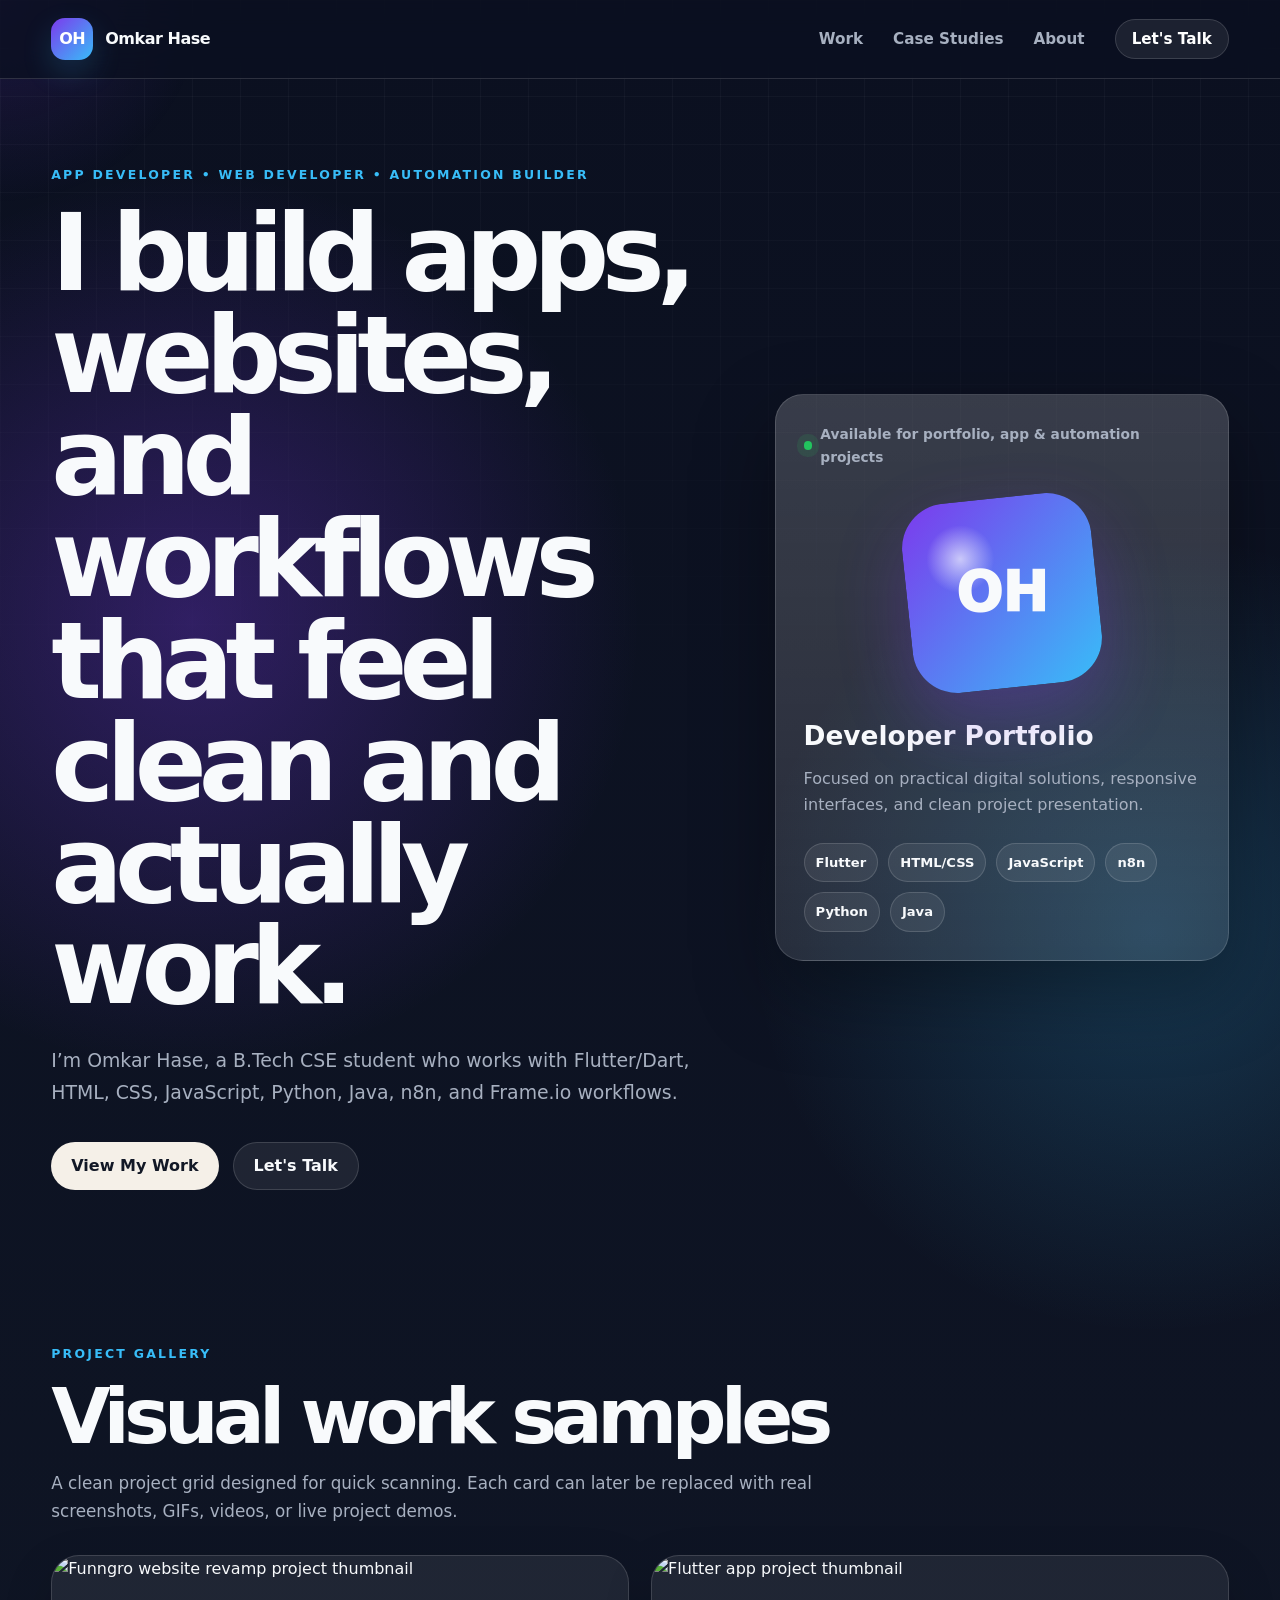
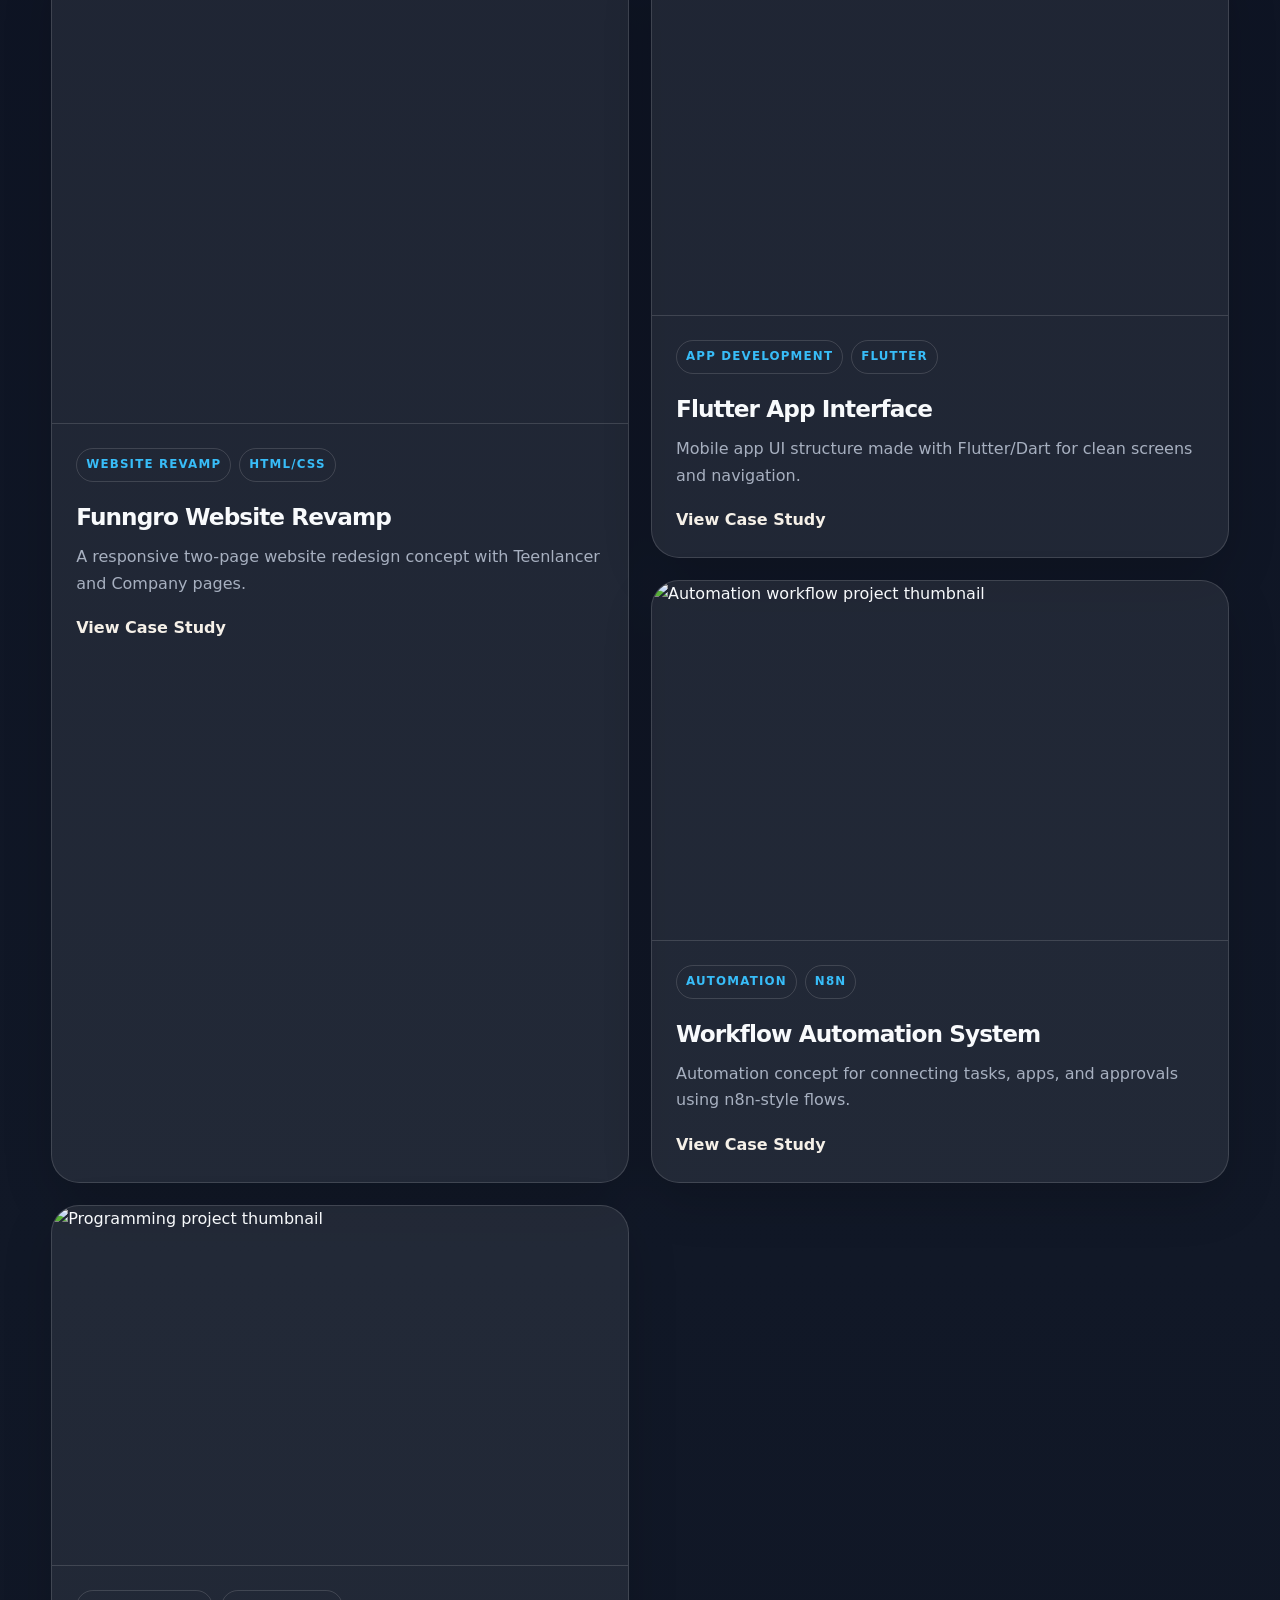
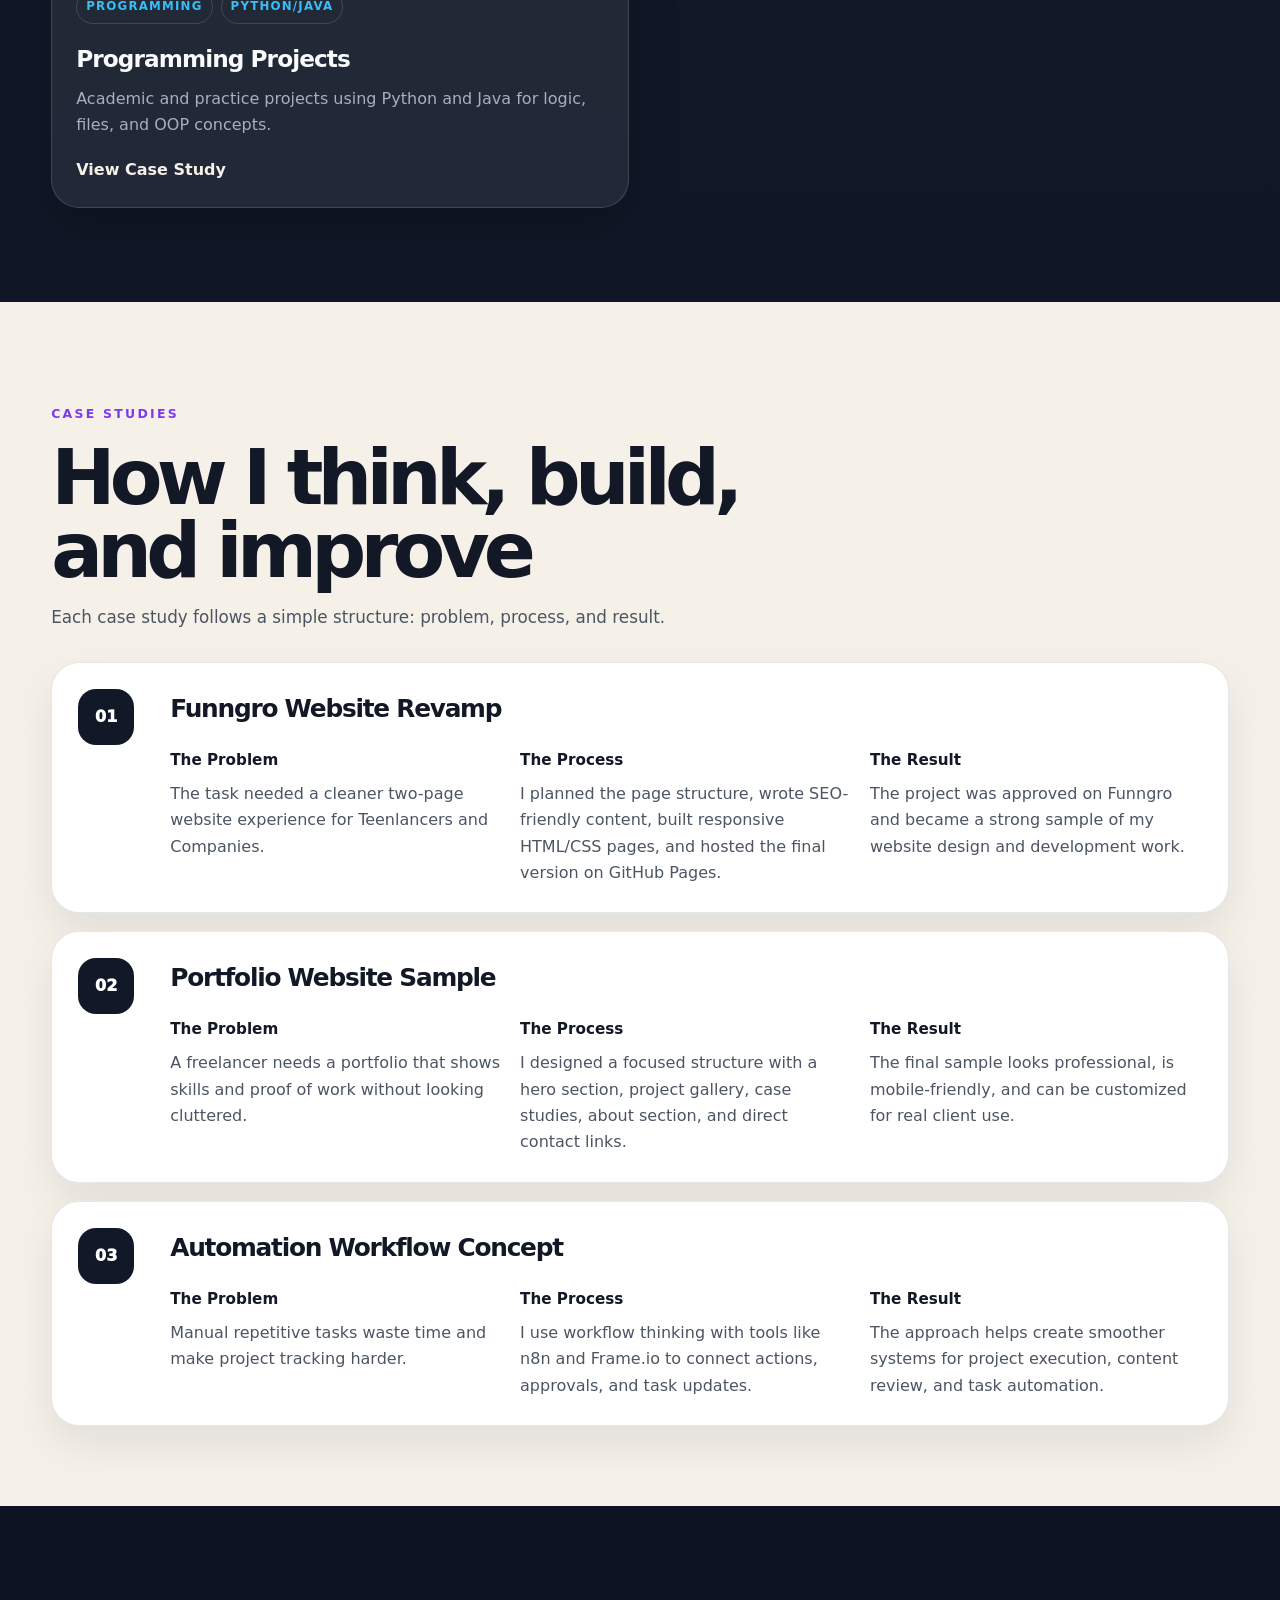
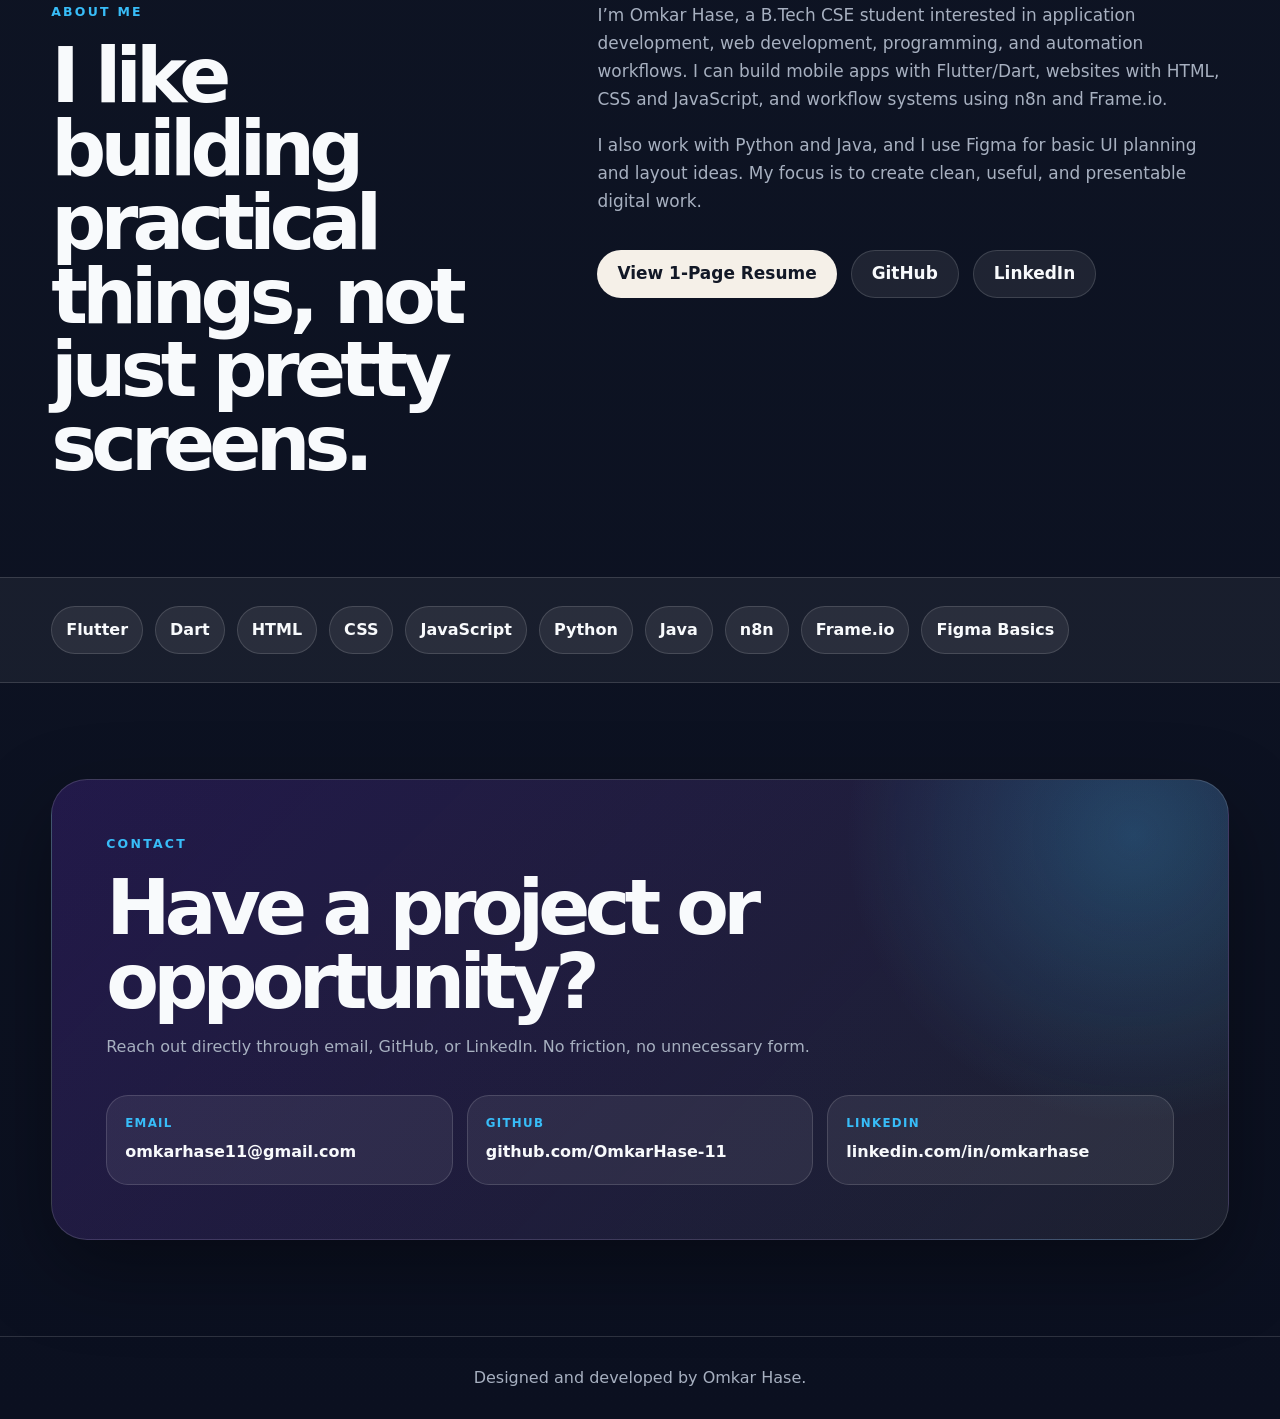
==== index.html @ 04cc6229 "Add files via upload" ====
<!DOCTYPE html>
<html lang="en">
<head>
  <meta charset="UTF-8" />
  <meta name="viewport" content="width=device-width, initial-scale=1.0" />
  <meta name="description" content="Professional portfolio of Omkar Hase, an app developer, web developer, programmer, and automation workflow builder." />
  <meta name="keywords" content="Omkar Hase, portfolio, Flutter developer, web developer, n8n automation, Python developer, Java developer" />
  <meta name="author" content="Omkar Hase" />
  <title>Omkar Hase | Developer Portfolio</title>
  <link rel="stylesheet" href="style.css" />
</head>
<body>
  <div class="cursor-glow"></div>

  <header class="site-header">
    <nav class="navbar">
      <a href="#home" class="brand" aria-label="Omkar Hase portfolio home">
        <span class="brand-mark">OH</span>
        <span>Omkar Hase</span>
      </a>

      <button class="nav-toggle" id="navToggle" aria-label="Open navigation">
        <span></span><span></span>
      </button>

      <ul class="nav-menu" id="navMenu">
        <li><a href="#work">Work</a></li>
        <li><a href="#case-studies">Case Studies</a></li>
        <li><a href="#about">About</a></li>
        <li><a href="#contact" class="nav-cta">Let's Talk</a></li>
      </ul>
    </nav>
  </header>

  <main>
    <!-- HERO -->
    <section class="hero section-wrap" id="home">
      <div class="hero-grid">
        <div class="hero-copy">
          <p class="eyebrow">App Developer • Web Developer • Automation Builder</p>
          <h1>I build apps, websites, and workflows that feel clean and actually work.</h1>
          <p class="hero-text">
            I’m Omkar Hase, a B.Tech CSE student who works with Flutter/Dart, HTML, CSS,
            JavaScript, Python, Java, n8n, and Frame.io workflows.
          </p>
          <div class="hero-actions">
            <a href="#work" class="btn btn-primary">View My Work</a>
            <a href="#contact" class="btn btn-secondary">Let's Talk</a>
          </div>
        </div>

        <aside class="hero-panel" aria-label="Quick profile card">
          <div class="availability">
            <span></span> Available for portfolio, app & automation projects
          </div>
          <div class="profile-orb">
            <span>OH</span>
          </div>
          <h2>Developer Portfolio</h2>
          <p>Focused on practical digital solutions, responsive interfaces, and clean project presentation.</p>
          <div class="quick-stack">
            <span>Flutter</span>
            <span>HTML/CSS</span>
            <span>JavaScript</span>
            <span>n8n</span>
            <span>Python</span>
            <span>Java</span>
          </div>
        </aside>
      </div>
    </section>

    <!-- PROJECT GALLERY -->
    <section class="section-wrap" id="work">
      <div class="section-heading">
        <p class="eyebrow">Project Gallery</p>
        <h2>Visual work samples</h2>
        <p>
          A clean project grid designed for quick scanning. Each card can later be replaced with real
          screenshots, GIFs, videos, or live project demos.
        </p>
      </div>

      <div class="project-grid">
        <article class="project-card featured">
          <img src="assets/funngro-revamp.svg" alt="Funngro website revamp project thumbnail" />
          <div class="project-content">
            <div class="project-meta">
              <span>Website Revamp</span>
              <span>HTML/CSS</span>
            </div>
            <h3>Funngro Website Revamp</h3>
            <p>A responsive two-page website redesign concept with Teenlancer and Company pages.</p>
            <a href="#case-studies">View Case Study</a>
          </div>
        </article>

        <article class="project-card">
          <img src="assets/flutter-app.svg" alt="Flutter app project thumbnail" />
          <div class="project-content">
            <div class="project-meta">
              <span>App Development</span>
              <span>Flutter</span>
            </div>
            <h3>Flutter App Interface</h3>
            <p>Mobile app UI structure made with Flutter/Dart for clean screens and navigation.</p>
            <a href="#case-studies">View Case Study</a>
          </div>
        </article>

        <article class="project-card">
          <img src="assets/automation-workflow.svg" alt="Automation workflow project thumbnail" />
          <div class="project-content">
            <div class="project-meta">
              <span>Automation</span>
              <span>n8n</span>
            </div>
            <h3>Workflow Automation System</h3>
            <p>Automation concept for connecting tasks, apps, and approvals using n8n-style flows.</p>
            <a href="#case-studies">View Case Study</a>
          </div>
        </article>

        <article class="project-card">
          <img src="assets/programming-project.svg" alt="Programming project thumbnail" />
          <div class="project-content">
            <div class="project-meta">
              <span>Programming</span>
              <span>Python/Java</span>
            </div>
            <h3>Programming Projects</h3>
            <p>Academic and practice projects using Python and Java for logic, files, and OOP concepts.</p>
            <a href="#case-studies">View Case Study</a>
          </div>
        </article>
      </div>
    </section>

    <!-- CASE STUDIES -->
    <section class="case-section" id="case-studies">
      <div class="section-wrap">
        <div class="section-heading">
          <p class="eyebrow">Case Studies</p>
          <h2>How I think, build, and improve</h2>
          <p>Each case study follows a simple structure: problem, process, and result.</p>
        </div>

        <div class="case-list">
          <article class="case-card">
            <div class="case-number">01</div>
            <div>
              <h3>Funngro Website Revamp</h3>
              <div class="case-columns">
                <div>
                  <h4>The Problem</h4>
                  <p>The task needed a cleaner two-page website experience for Teenlancers and Companies.</p>
                </div>
                <div>
                  <h4>The Process</h4>
                  <p>I planned the page structure, wrote SEO-friendly content, built responsive HTML/CSS pages, and hosted the final version on GitHub Pages.</p>
                </div>
                <div>
                  <h4>The Result</h4>
                  <p>The project was approved on Funngro and became a strong sample of my website design and development work.</p>
                </div>
              </div>
            </div>
          </article>

          <article class="case-card">
            <div class="case-number">02</div>
            <div>
              <h3>Portfolio Website Sample</h3>
              <div class="case-columns">
                <div>
                  <h4>The Problem</h4>
                  <p>A freelancer needs a portfolio that shows skills and proof of work without looking cluttered.</p>
                </div>
                <div>
                  <h4>The Process</h4>
                  <p>I designed a focused structure with a hero section, project gallery, case studies, about section, and direct contact links.</p>
                </div>
                <div>
                  <h4>The Result</h4>
                  <p>The final sample looks professional, is mobile-friendly, and can be customized for real client use.</p>
                </div>
              </div>
            </div>
          </article>

          <article class="case-card">
            <div class="case-number">03</div>
            <div>
              <h3>Automation Workflow Concept</h3>
              <div class="case-columns">
                <div>
                  <h4>The Problem</h4>
                  <p>Manual repetitive tasks waste time and make project tracking harder.</p>
                </div>
                <div>
                  <h4>The Process</h4>
                  <p>I use workflow thinking with tools like n8n and Frame.io to connect actions, approvals, and task updates.</p>
                </div>
                <div>
                  <h4>The Result</h4>
                  <p>The approach helps create smoother systems for project execution, content review, and task automation.</p>
                </div>
              </div>
            </div>
          </article>
        </div>
      </div>
    </section>

    <!-- ABOUT -->
    <section class="section-wrap about-section" id="about">
      <div class="about-grid">
        <div>
          <p class="eyebrow">About Me</p>
          <h2>I like building practical things, not just pretty screens.</h2>
        </div>
        <div class="about-copy">
          <p>
            I’m Omkar Hase, a B.Tech CSE student interested in application development,
            web development, programming, and automation workflows. I can build mobile apps with
            Flutter/Dart, websites with HTML, CSS and JavaScript, and workflow systems using n8n
            and Frame.io.
          </p>
          <p>
            I also work with Python and Java, and I use Figma for basic UI planning and layout ideas.
            My focus is to create clean, useful, and presentable digital work.
          </p>
          <div class="about-actions">
            <a href="resume.html" class="btn btn-primary">View 1-Page Resume</a>
            <a href="https://github.com/OmkarHase-11" target="_blank" rel="noreferrer" class="btn btn-secondary">GitHub</a>
            <a href="https://www.linkedin.com/in/omkarhase/" target="_blank" rel="noreferrer" class="btn btn-secondary">LinkedIn</a>
          </div>
        </div>
      </div>
    </section>

    <!-- SKILLS STRIP -->
    <section class="skills-strip" aria-label="Skills list">
      <div class="skills-track">
        <span>Flutter</span>
        <span>Dart</span>
        <span>HTML</span>
        <span>CSS</span>
        <span>JavaScript</span>
        <span>Python</span>
        <span>Java</span>
        <span>n8n</span>
        <span>Frame.io</span>
        <span>Figma Basics</span>
      </div>
    </section>

    <!-- CONTACT -->
    <section class="section-wrap contact-section" id="contact">
      <div class="contact-card">
        <p class="eyebrow">Contact</p>
        <h2>Have a project or opportunity?</h2>
        <p>
          Reach out directly through email, GitHub, or LinkedIn. No friction, no unnecessary form.
        </p>

        <div class="contact-links">
          <a href="mailto:omkarhase11@gmail.com">
            <span>Email</span>
            omkarhase11@gmail.com
          </a>
          <a href="https://github.com/OmkarHase-11" target="_blank" rel="noreferrer">
            <span>GitHub</span>
            github.com/OmkarHase-11
          </a>
          <a href="https://www.linkedin.com/in/omkarhase/" target="_blank" rel="noreferrer">
            <span>LinkedIn</span>
            linkedin.com/in/omkarhase
          </a>
        </div>
      </div>
    </section>
  </main>

  <footer class="footer">
    <p>Designed and developed by Omkar Hase.</p>
  </footer>

  <script src="script.js"></script>
</body>
</html>
---- style.css ----
/* Professional Portfolio Theme: midnight, soft ivory, electric blue */
:root {
  --bg: #0b1020;
  --bg-2: #111827;
  --surface: rgba(255, 255, 255, 0.075);
  --surface-strong: rgba(255, 255, 255, 0.12);
  --text: #f8fafc;
  --muted: #a7b0c0;
  --line: rgba(255, 255, 255, 0.14);
  --accent: #7c3aed;
  --accent-2: #38bdf8;
  --warm: #f5f0e8;
  --dark-text: #121826;
  --radius: 28px;
  --shadow: 0 30px 80px rgba(0, 0, 0, 0.35);
}

* {
  box-sizing: border-box;
  margin: 0;
  padding: 0;
}

html {
  scroll-behavior: smooth;
}

body {
  min-height: 100vh;
  background:
    radial-gradient(circle at 15% 10%, rgba(124, 58, 237, 0.32), transparent 28rem),
    radial-gradient(circle at 90% 15%, rgba(56, 189, 248, 0.22), transparent 25rem),
    linear-gradient(180deg, #0b1020 0%, #111827 46%, #0b1020 100%);
  color: var(--text);
  font-family: Inter, ui-sans-serif, system-ui, -apple-system, BlinkMacSystemFont, "Segoe UI", Arial, sans-serif;
  line-height: 1.65;
  overflow-x: hidden;
}

body::before {
  content: "";
  position: fixed;
  inset: 0;
  pointer-events: none;
  background-image:
    linear-gradient(rgba(255,255,255,0.035) 1px, transparent 1px),
    linear-gradient(90deg, rgba(255,255,255,0.035) 1px, transparent 1px);
  background-size: 48px 48px;
  mask-image: linear-gradient(to bottom, black, transparent 85%);
}

a {
  color: inherit;
  text-decoration: none;
}

img {
  width: 100%;
  display: block;
}

.cursor-glow {
  position: fixed;
  width: 480px;
  height: 480px;
  border-radius: 50%;
  background: radial-gradient(circle, rgba(124, 58, 237, 0.16), transparent 60%);
  transform: translate(-50%, -50%);
  pointer-events: none;
  z-index: 0;
}

.site-header {
  position: sticky;
  top: 0;
  z-index: 99;
  border-bottom: 1px solid var(--line);
  background: rgba(11, 16, 32, 0.78);
  backdrop-filter: blur(20px);
}

.navbar {
  width: min(1180px, 92%);
  height: 78px;
  margin: auto;
  display: flex;
  align-items: center;
  justify-content: space-between;
}

.brand {
  display: inline-flex;
  gap: 12px;
  align-items: center;
  font-weight: 800;
  letter-spacing: -0.03em;
}

.brand-mark {
  width: 42px;
  height: 42px;
  border-radius: 14px;
  display: grid;
  place-items: center;
  background: linear-gradient(135deg, var(--accent), var(--accent-2));
  color: white;
  font-weight: 900;
  box-shadow: 0 12px 30px rgba(56, 189, 248, 0.18);
}

.nav-menu {
  list-style: none;
  display: flex;
  align-items: center;
  gap: 30px;
}

.nav-menu a {
  color: var(--muted);
  font-weight: 700;
  font-size: 0.95rem;
}

.nav-menu a:hover {
  color: var(--text);
}

.nav-cta {
  color: white !important;
  padding: 10px 16px;
  border: 1px solid var(--line);
  border-radius: 999px;
  background: var(--surface);
}

.nav-toggle {
  display: none;
  width: 46px;
  height: 46px;
  border: 1px solid var(--line);
  border-radius: 14px;
  background: var(--surface);
}

.nav-toggle span {
  display: block;
  width: 20px;
  height: 2px;
  margin: 5px auto;
  background: white;
  border-radius: 999px;
}

.section-wrap {
  position: relative;
  z-index: 1;
  width: min(1180px, 92%);
  margin: auto;
}

.hero {
  padding: 86px 0 70px;
}

.hero-grid {
  display: grid;
  grid-template-columns: 1.08fr 0.72fr;
  gap: 42px;
  align-items: center;
}

.eyebrow {
  color: var(--accent-2);
  text-transform: uppercase;
  font-size: 0.78rem;
  letter-spacing: 0.18em;
  font-weight: 900;
  margin-bottom: 16px;
}

.hero h1,
.section-heading h2,
.about-grid h2,
.contact-card h2 {
  letter-spacing: -0.075em;
  line-height: 0.96;
}

.hero h1 {
  font-size: clamp(3.15rem, 8.3vw, 6.9rem);
  max-width: 860px;
}

.hero-text {
  max-width: 720px;
  margin-top: 28px;
  color: var(--muted);
  font-size: clamp(1rem, 2vw, 1.18rem);
}

.hero-actions,
.about-actions {
  display: flex;
  flex-wrap: wrap;
  gap: 14px;
  margin-top: 34px;
}

.btn {
  display: inline-flex;
  align-items: center;
  justify-content: center;
  min-height: 48px;
  padding: 0 20px;
  border-radius: 999px;
  font-weight: 900;
  transition: 0.2s ease;
}

.btn:hover {
  transform: translateY(-2px);
}

.btn-primary {
  background: var(--warm);
  color: var(--dark-text);
}

.btn-secondary {
  border: 1px solid var(--line);
  background: var(--surface);
  color: var(--text);
}

.hero-panel {
  border: 1px solid var(--line);
  background:
    linear-gradient(180deg, rgba(255,255,255,0.14), rgba(255,255,255,0.06)),
    rgba(255,255,255,0.05);
  border-radius: var(--radius);
  padding: 28px;
  box-shadow: var(--shadow);
}

.availability {
  display: inline-flex;
  align-items: center;
  gap: 8px;
  color: var(--muted);
  font-size: 0.86rem;
  font-weight: 800;
  margin-bottom: 30px;
}

.availability span {
  width: 9px;
  height: 9px;
  border-radius: 50%;
  background: #22c55e;
  box-shadow: 0 0 0 7px rgba(34,197,94,0.12);
}

.profile-orb {
  width: 190px;
  height: 190px;
  margin: 0 auto 26px;
  border-radius: 45px;
  display: grid;
  place-items: center;
  background:
    radial-gradient(circle at 30% 30%, rgba(255,255,255,0.65), transparent 18%),
    linear-gradient(135deg, var(--accent), var(--accent-2));
  transform: rotate(-6deg);
  box-shadow: 0 30px 70px rgba(124, 58, 237, 0.30);
}

.profile-orb span {
  transform: rotate(6deg);
  font-size: 3.4rem;
  font-weight: 950;
}

.hero-panel h2 {
  font-size: 1.65rem;
  margin-bottom: 8px;
}

.hero-panel p {
  color: var(--muted);
}

.quick-stack {
  margin-top: 24px;
  display: flex;
  flex-wrap: wrap;
  gap: 10px;
}

.quick-stack span {
  padding: 8px 11px;
  border-radius: 999px;
  background: var(--surface);
  border: 1px solid var(--line);
  color: var(--text);
  font-weight: 800;
  font-size: 0.82rem;
}

.section-heading {
  margin: 84px 0 30px;
  max-width: 810px;
}

.section-heading h2 {
  font-size: clamp(2.4rem, 6vw, 4.8rem);
}

.section-heading > p:not(.eyebrow) {
  color: var(--muted);
  margin-top: 16px;
  font-size: 1.05rem;
}

.project-grid {
  display: grid;
  grid-template-columns: repeat(2, 1fr);
  gap: 22px;
}

.project-card {
  overflow: hidden;
  border: 1px solid var(--line);
  background: var(--surface);
  border-radius: var(--radius);
  box-shadow: 0 18px 50px rgba(0,0,0,0.16);
}

.project-card.featured {
  grid-row: span 2;
}

.project-card img {
  aspect-ratio: 16 / 10;
  object-fit: cover;
  border-bottom: 1px solid var(--line);
}

.project-card.featured img {
  aspect-ratio: 16 / 13;
}

.project-content {
  padding: 24px;
}

.project-meta {
  display: flex;
  flex-wrap: wrap;
  gap: 8px;
  margin-bottom: 16px;
}

.project-meta span {
  font-size: 0.74rem;
  text-transform: uppercase;
  letter-spacing: 0.1em;
  font-weight: 900;
  color: var(--accent-2);
  border: 1px solid var(--line);
  border-radius: 999px;
  padding: 6px 9px;
}

.project-content h3 {
  font-size: 1.45rem;
  margin-bottom: 8px;
  letter-spacing: -0.04em;
}

.project-content p {
  color: var(--muted);
}

.project-content a {
  display: inline-flex;
  margin-top: 18px;
  color: var(--warm);
  font-weight: 900;
}

.case-section {
  position: relative;
  z-index: 1;
  margin-top: 94px;
  padding: 18px 0 80px;
  background: var(--warm);
  color: var(--dark-text);
}

.case-section .eyebrow {
  color: var(--accent);
}

.case-section .section-heading > p:not(.eyebrow),
.case-card p {
  color: #4b5563;
}

.case-list {
  display: grid;
  gap: 18px;
}

.case-card {
  display: grid;
  grid-template-columns: 74px 1fr;
  gap: 18px;
  padding: 26px;
  border-radius: var(--radius);
  background: white;
  border: 1px solid rgba(17,24,39,0.10);
  box-shadow: 0 18px 40px rgba(17,24,39,0.08);
}

.case-number {
  width: 56px;
  height: 56px;
  border-radius: 18px;
  background: #111827;
  color: white;
  display: grid;
  place-items: center;
  font-weight: 950;
}

.case-card h3 {
  font-size: 1.55rem;
  letter-spacing: -0.05em;
  margin-bottom: 18px;
}

.case-columns {
  display: grid;
  grid-template-columns: repeat(3, 1fr);
  gap: 18px;
}

.case-columns h4 {
  margin-bottom: 8px;
  font-size: 0.95rem;
}

.about-section {
  padding: 96px 0;
}

.about-grid {
  display: grid;
  grid-template-columns: 0.86fr 1.14fr;
  gap: 70px;
  align-items: start;
}

.about-grid h2 {
  font-size: clamp(2.5rem, 6vw, 4.8rem);
}

.about-copy {
  color: var(--muted);
  font-size: 1.06rem;
}

.about-copy p + p {
  margin-top: 18px;
}

.skills-strip {
  position: relative;
  z-index: 1;
  overflow: hidden;
  border-block: 1px solid var(--line);
  background: rgba(255, 255, 255, 0.05);
}

.skills-track {
  width: min(1180px, 92%);
  margin: auto;
  display: flex;
  flex-wrap: wrap;
  gap: 12px;
  padding: 28px 0;
}

.skills-track span {
  border: 1px solid var(--line);
  border-radius: 999px;
  padding: 10px 14px;
  font-weight: 900;
  color: var(--text);
  background: var(--surface);
}

.contact-section {
  padding: 96px 0;
}

.contact-card {
  border-radius: 36px;
  padding: clamp(28px, 5vw, 54px);
  background:
    radial-gradient(circle at 92% 12%, rgba(56, 189, 248, 0.24), transparent 18rem),
    linear-gradient(135deg, rgba(124, 58, 237, 0.20), rgba(255,255,255,0.07));
  border: 1px solid var(--line);
  box-shadow: var(--shadow);
}

.contact-card h2 {
  font-size: clamp(2.4rem, 6vw, 5rem);
}

.contact-card p:not(.eyebrow) {
  color: var(--muted);
  max-width: 720px;
  margin-top: 16px;
}

.contact-links {
  margin-top: 34px;
  display: grid;
  grid-template-columns: repeat(3, 1fr);
  gap: 14px;
}

.contact-links a {
  border: 1px solid var(--line);
  background: rgba(255, 255, 255, 0.07);
  border-radius: 22px;
  padding: 18px;
  color: var(--text);
  font-weight: 800;
  overflow-wrap: anywhere;
}

.contact-links span {
  display: block;
  color: var(--accent-2);
  text-transform: uppercase;
  letter-spacing: 0.11em;
  font-size: 0.74rem;
  margin-bottom: 6px;
}

.footer {
  position: relative;
  z-index: 1;
  color: var(--muted);
  text-align: center;
  border-top: 1px solid var(--line);
  padding: 28px 20px;
}

/* Resume page */
.resume-page {
  background: var(--warm);
  color: var(--dark-text);
}

.resume-sheet {
  width: min(900px, 92%);
  margin: 48px auto;
  background: white;
  border: 1px solid rgba(17,24,39,0.12);
  border-radius: 28px;
  padding: clamp(28px, 5vw, 52px);
  box-shadow: 0 24px 70px rgba(17,24,39,0.14);
}

.resume-head {
  display: flex;
  justify-content: space-between;
  gap: 28px;
  border-bottom: 1px solid rgba(17,24,39,0.12);
  padding-bottom: 24px;
  margin-bottom: 24px;
}

.resume-head h1 {
  font-size: clamp(2.2rem, 6vw, 4rem);
  letter-spacing: -0.08em;
  line-height: 0.95;
}

.resume-head p {
  color: #4b5563;
  margin-top: 12px;
}

.resume-contact {
  text-align: right;
  color: #4b5563;
  font-weight: 700;
}

.resume-block {
  margin-top: 26px;
}

.resume-block h2 {
  font-size: 1rem;
  text-transform: uppercase;
  letter-spacing: 0.14em;
  color: var(--accent);
  margin-bottom: 10px;
}

.resume-block p,
.resume-block li {
  color: #374151;
}

.resume-list {
  padding-left: 18px;
}

.back-home {
  display: inline-flex;
  margin: 20px 0 0;
  color: var(--accent);
  font-weight: 900;
}

@media (max-width: 920px) {
  .nav-toggle {
    display: block;
  }

  .nav-menu {
    position: absolute;
    top: 78px;
    left: 4%;
    right: 4%;
    display: none;
    flex-direction: column;
    align-items: flex-start;
    padding: 18px;
    border: 1px solid var(--line);
    border-radius: 22px;
    background: rgba(11, 16, 32, 0.96);
    box-shadow: var(--shadow);
  }

  .nav-menu.show {
    display: flex;
  }

  .hero-grid,
  .about-grid,
  .project-grid,
  .case-columns,
  .contact-links {
    grid-template-columns: 1fr;
  }

  .hero {
    padding-top: 54px;
  }

  .case-card {
    grid-template-columns: 1fr;
  }

  .resume-head {
    flex-direction: column;
  }

  .resume-contact {
    text-align: left;
  }
}

@media (max-width: 560px) {
  .hero h1 {
    font-size: 3rem;
  }

  .profile-orb {
    width: 145px;
    height: 145px;
    border-radius: 34px;
  }

  .hero-panel,
  .project-content,
  .case-card {
    padding: 20px;
  }
}
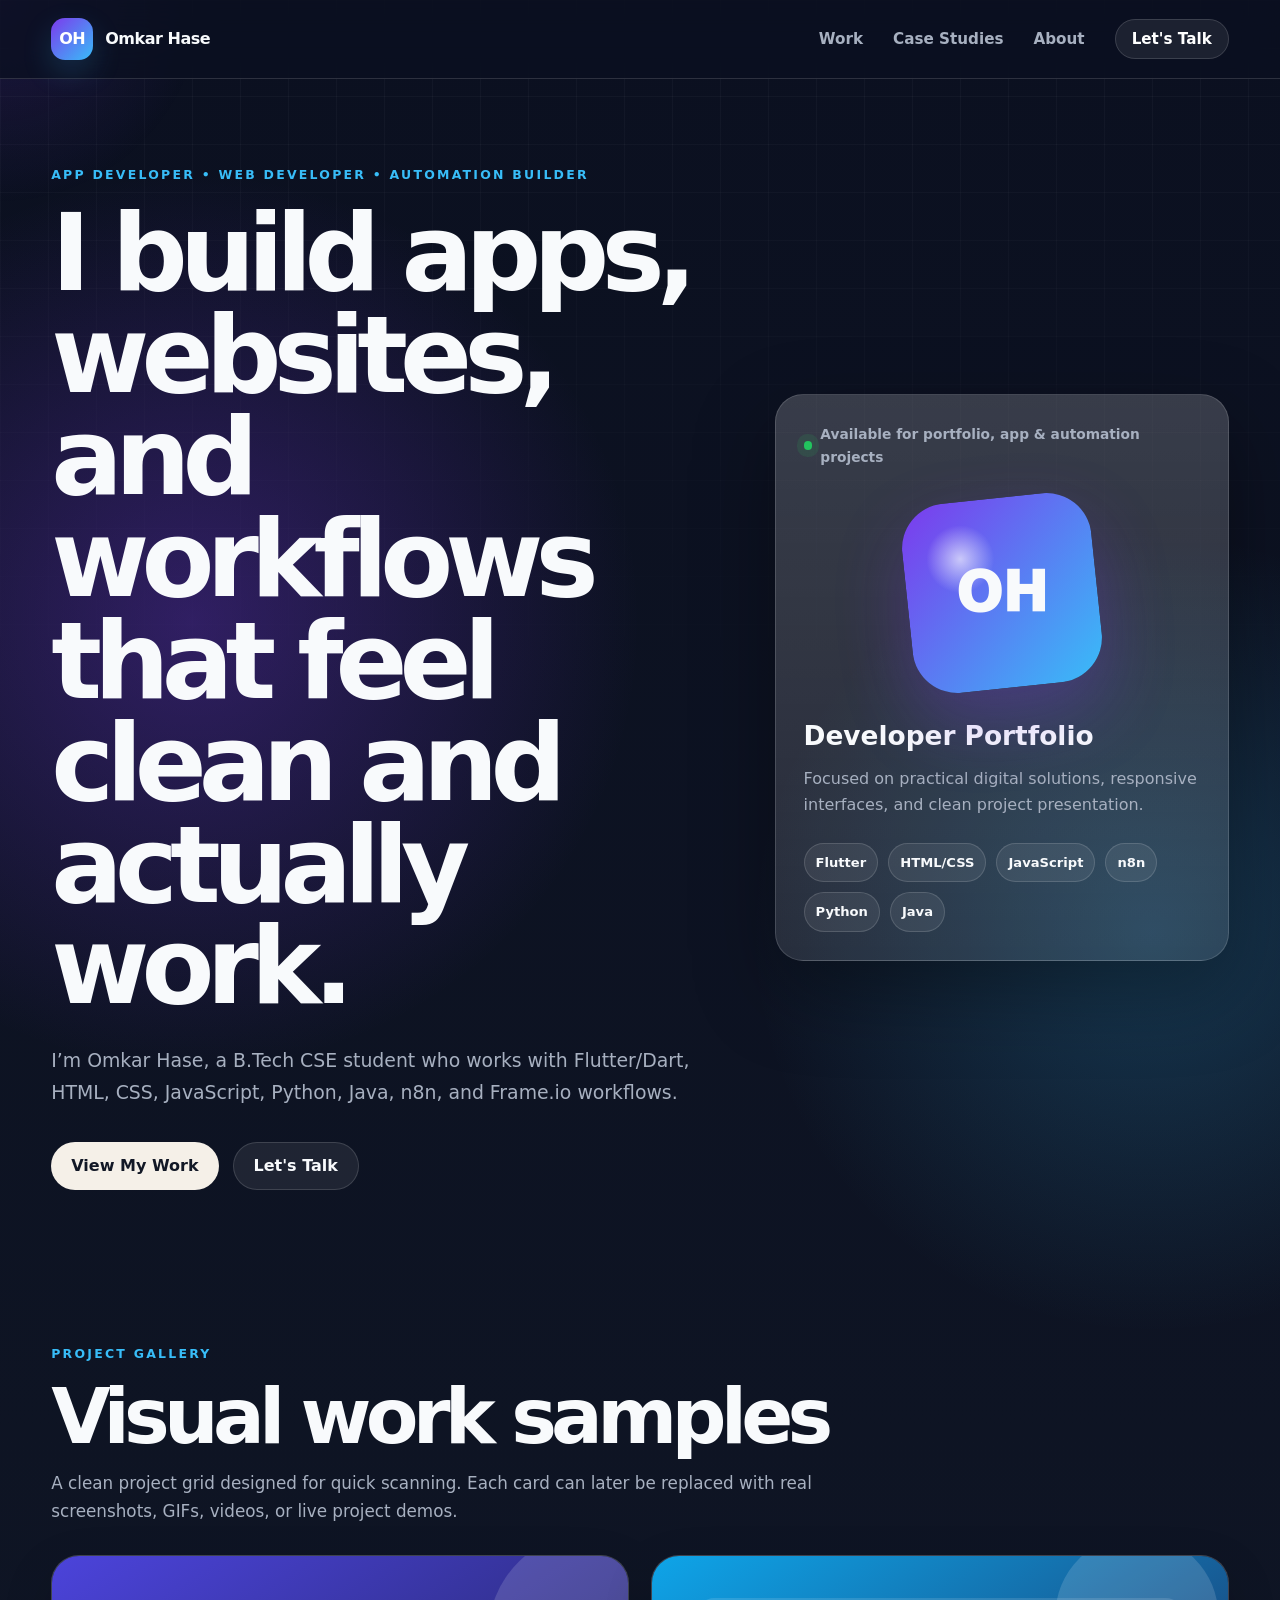
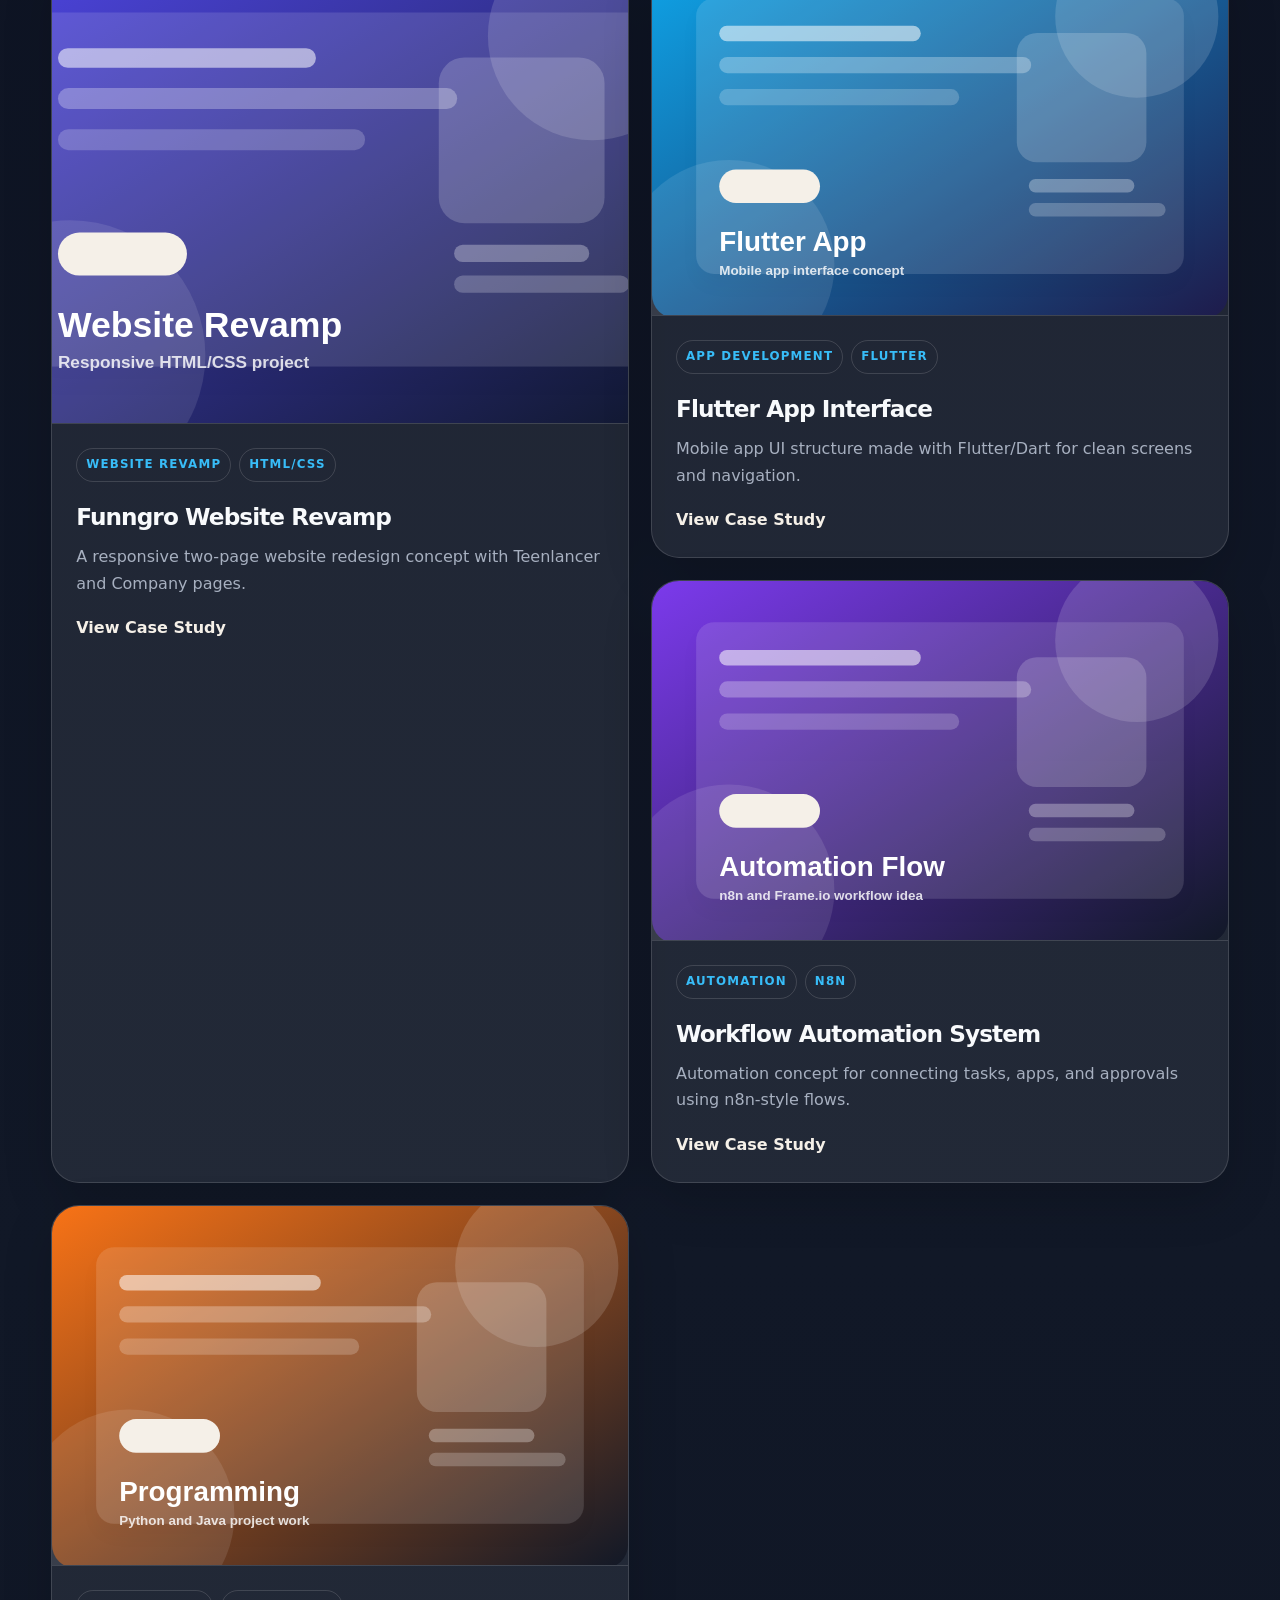
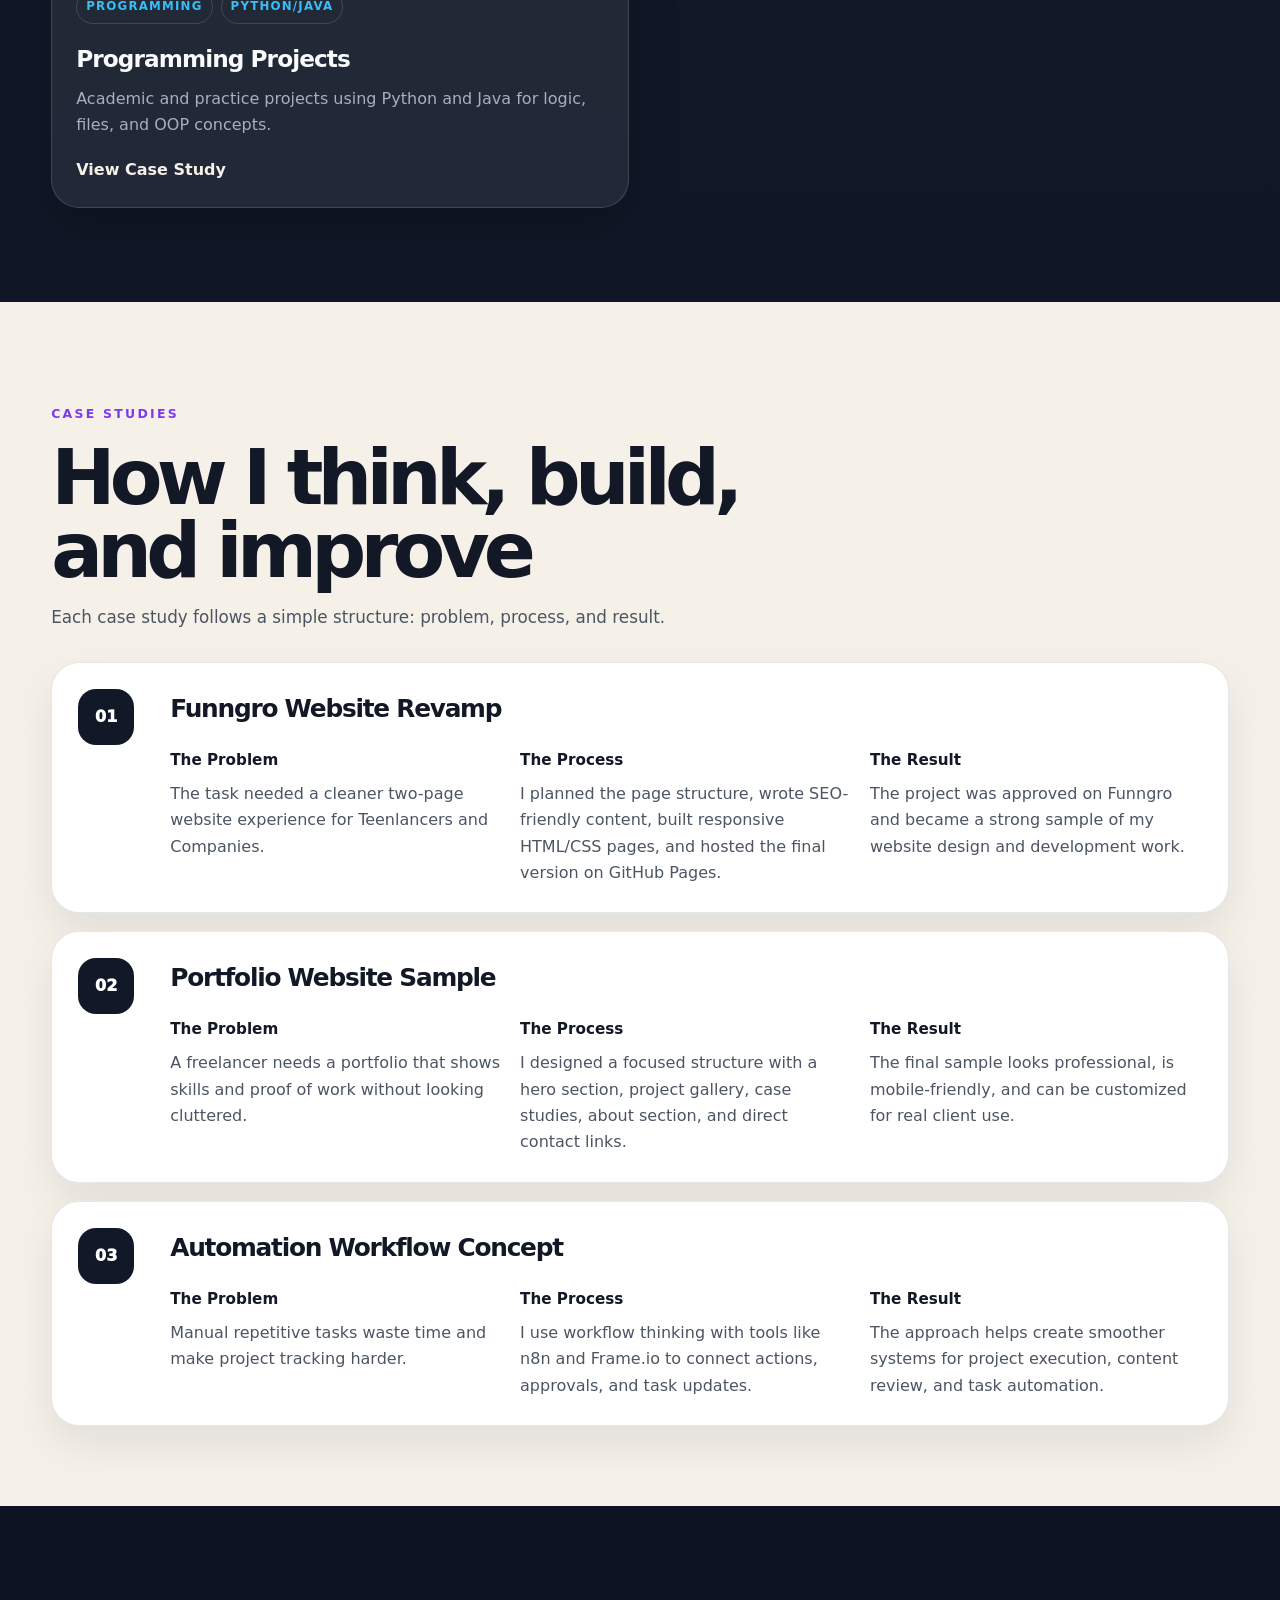
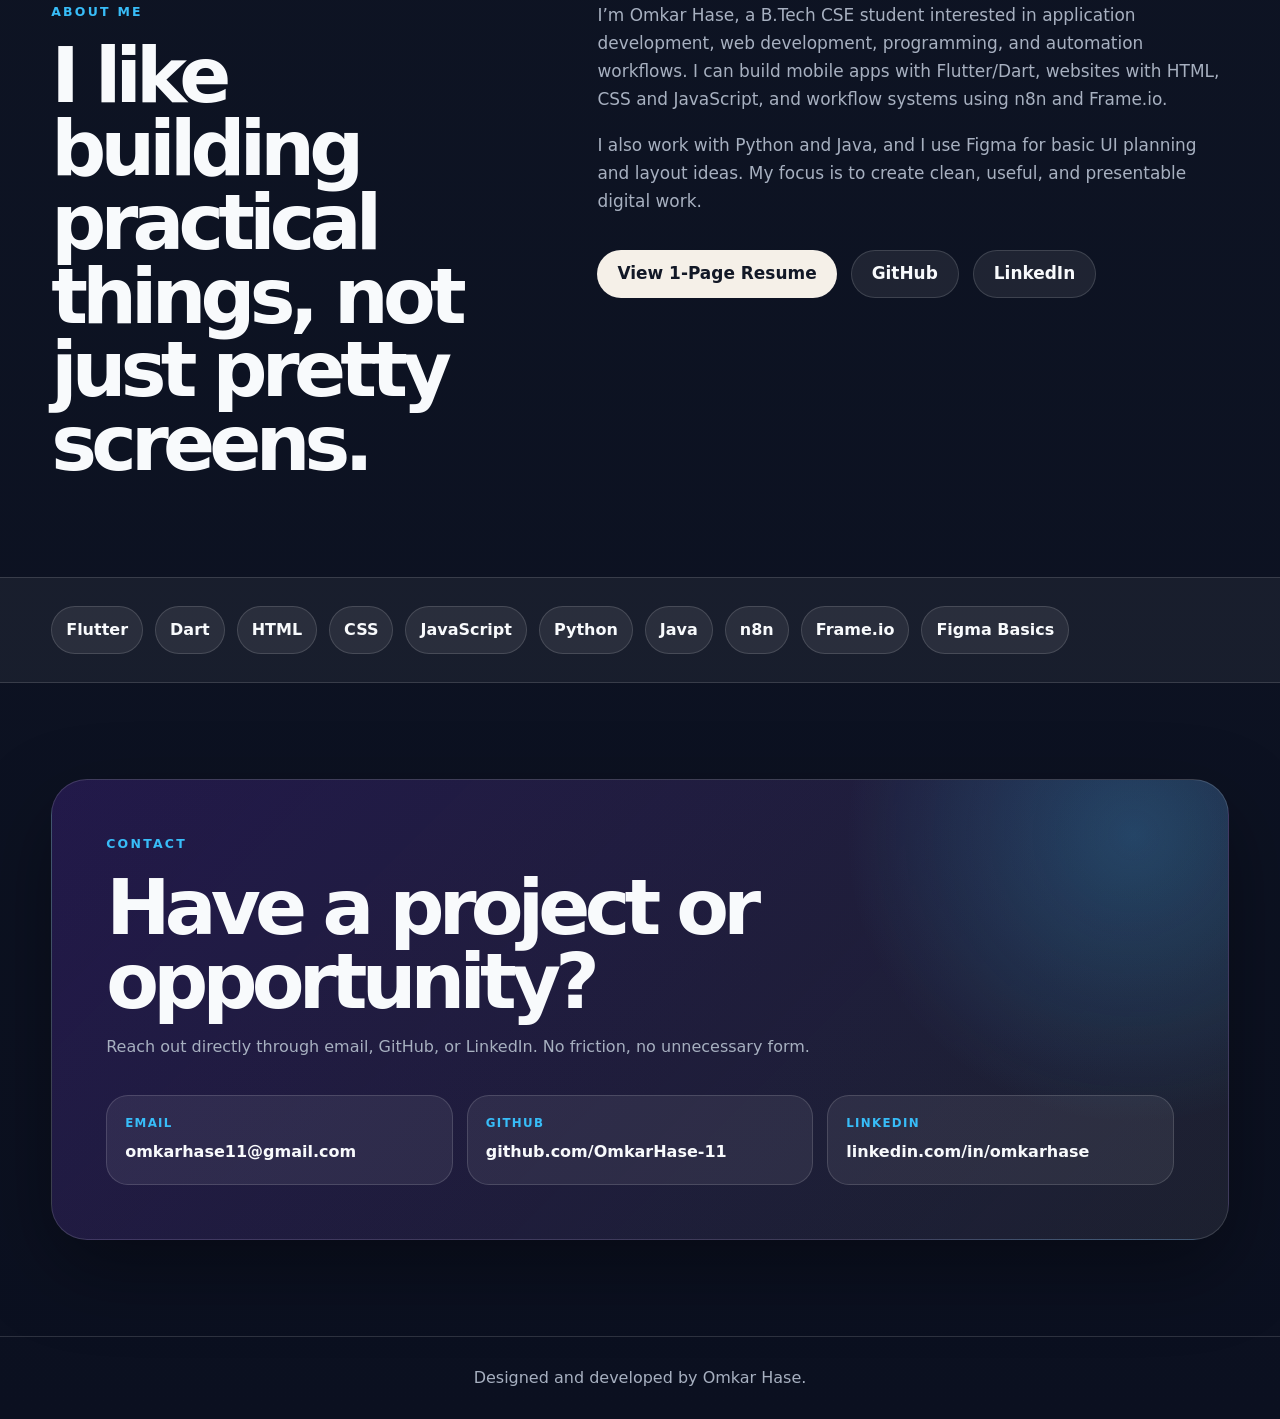
==== commit 99ef75d5: "Update index.html" ====
--- a/index.html
+++ b/index.html
@@ -83,7 +83,7 @@
 
       <div class="project-grid">
         <article class="project-card featured">
-          <img src="assets/funngro-revamp.svg" alt="Funngro website revamp project thumbnail" />
+          <img src="funngro-revamp.svg" alt="Funngro website revamp project thumbnail" />
           <div class="project-content">
             <div class="project-meta">
               <span>Website Revamp</span>
@@ -96,7 +96,7 @@
         </article>
 
         <article class="project-card">
-          <img src="assets/flutter-app.svg" alt="Flutter app project thumbnail" />
+          <img src="flutter-app.svg" alt="Flutter app project thumbnail" />
           <div class="project-content">
             <div class="project-meta">
               <span>App Development</span>
@@ -109,7 +109,7 @@
         </article>
 
         <article class="project-card">
-          <img src="assets/automation-workflow.svg" alt="Automation workflow project thumbnail" />
+          <img src="automation-workflow.svg" alt="Automation workflow project thumbnail" />
           <div class="project-content">
             <div class="project-meta">
               <span>Automation</span>
@@ -122,7 +122,7 @@
         </article>
 
         <article class="project-card">
-          <img src="assets/programming-project.svg" alt="Programming project thumbnail" />
+          <img src="programming-project.svg" alt="Programming project thumbnail" />
           <div class="project-content">
             <div class="project-meta">
               <span>Programming</span>
